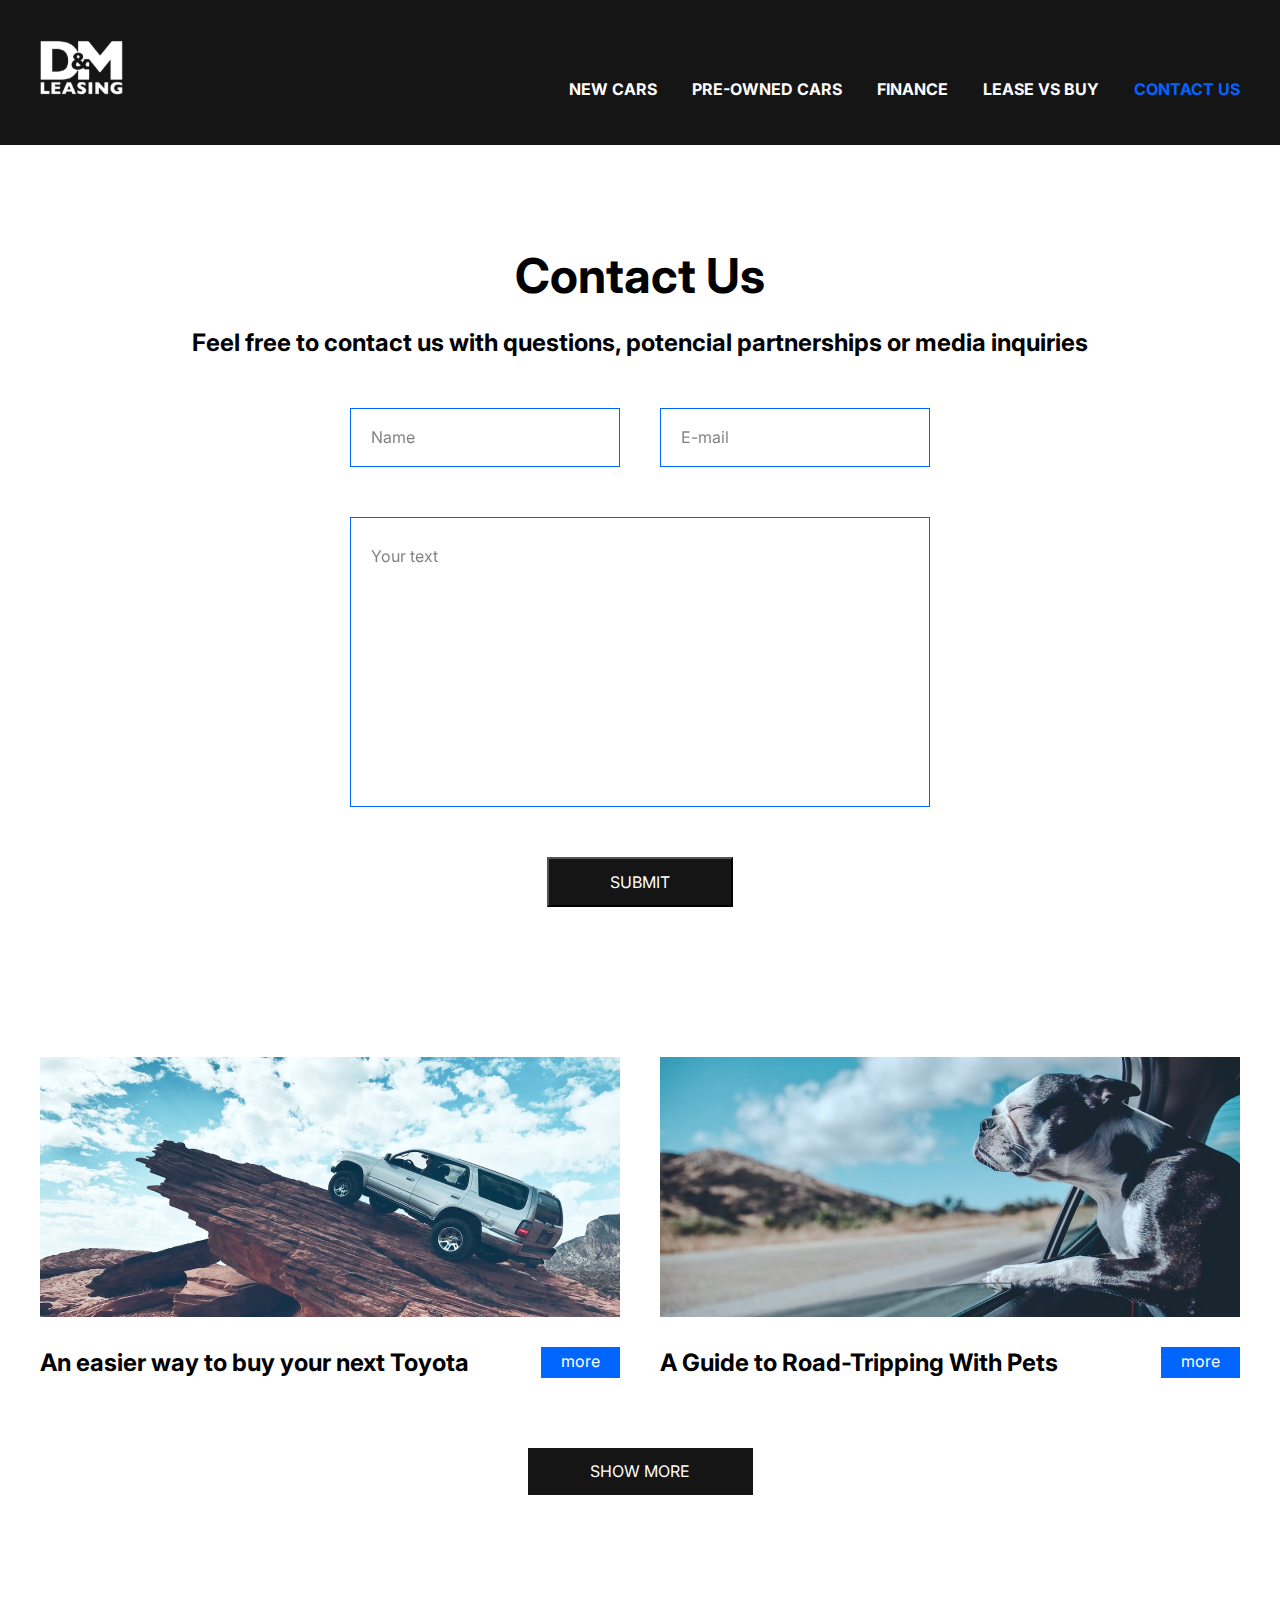
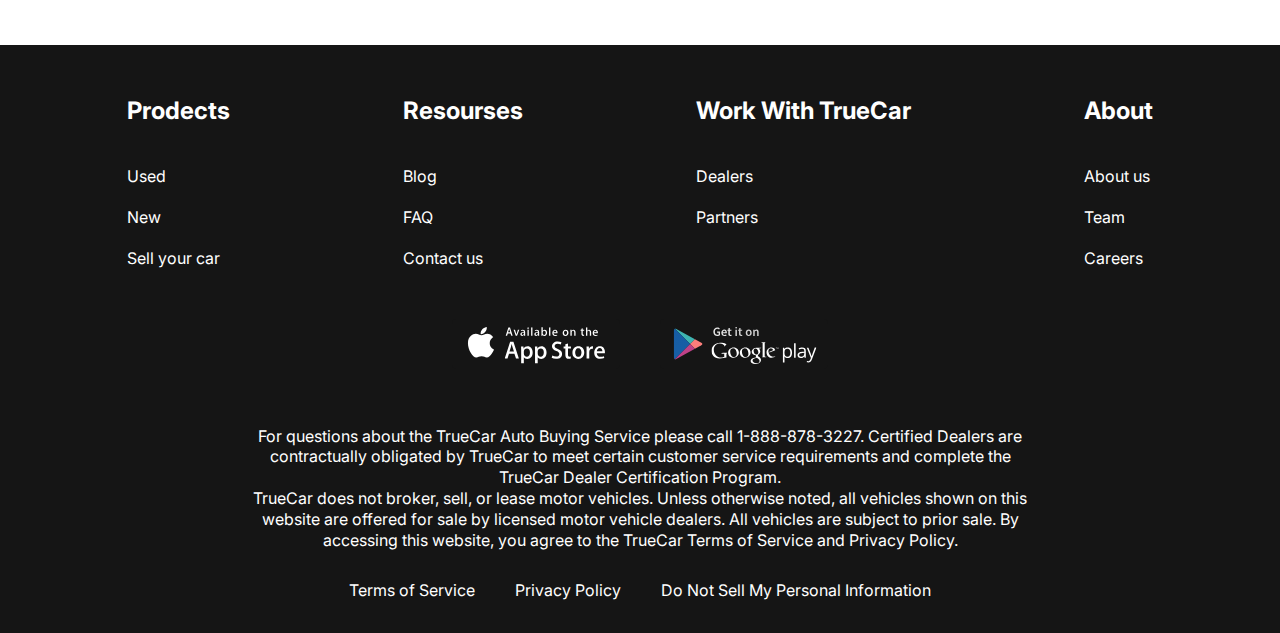
==== contact.html @ 9f70cb72 "first commit" ====
<!DOCTYPE html>
<html lang="en">
<head>
    <meta charset="UTF-8">
    <meta name="viewport" content="width=device-width, initial-scale=1.0">
    <title>Document</title>
    <link rel="preconnect" href="https://fonts.googleapis.com">
    <link rel="preconnect" href="https://fonts.gstatic.com" crossorigin>
    <link href="https://fonts.googleapis.com/css2?family=Inter:wght@400;700&display=swap" rel="stylesheet">
    <link rel="stylesheet" href="css/style.css">
</head>
<body>
    
    <div class="wrapper">
        <header class="header">
            <div class="container">
                <div class="header__inner">
                    <a href="index.html" class="logo">
                        <img src="img/logo.svg" alt="logo" class="logo__img">
                    </a>
                    <nav class="menu">
                        <ul class="menu__list">
                            <li class="menu__list-item"><a href="new-car.html" class="menu__list-link">New Cars</a></li>
                            <li class="menu__list-item"><a href="#" class="menu__list-link">Pre-Owned Cars</a></li>
                            <li class="menu__list-item"><a href="#" class="menu__list-link">Finance</a></li>
                            <li class="menu__list-item"><a href="#" class="menu__list-link">Lease Vs Buy</a></li>
                            <li class="menu__list-item"><a href="#" class="menu__list-link menu__list-link--active">Contact Us</a></li>
                        </ul>
                    </nav>
                </div>
            </div>
        </header>
        <main class="main">
            <section class="contacts">
                <div class="container">
                    <h2 class="section-title contacts__title">
                        Contact Us
                    </h2>
                    <p class="contacts__text">
                        Feel free to contact us with questions, potencial partnerships or media inquiries
                    </p>
                    <form action="#" class="form">
                        <input type="text" placeholder="Name" class="form__input">
                        <input type="email" placeholder="E-mail" class="form__input">
                        <textarea class="form__textarea" placeholder="Your text"></textarea>
                        <button class="form__btn" type="submit">SUBMIT</button>
                    </form>
                </div>
            </section>
            <section class="blog">
                <div class="container">
                    <div class="blog__items">
                        <div class="blog__item">
                            <img class="blog__item-img" src="/img/blog1.jpg" alt="blog1">
                            <h4 class="blog__item-title">
                                An easier way to buy your next Toyota
                            </h4>
                            <a href="#" class="blog__item-link">more</a>
                        </div>
                        <div class="blog__item">
                            <img class="blog__item-img" src="/img/blog2.jpg" alt="blog2">
                            <h4 class="blog__item-title">
                                A Guide to Road-Tripping With Pets
                            </h4>
                            <a href="#" class="blog__item-link">more</a>
                        </div>
                    </div>
                    <a class="showmore-link" href="#">SHOW MORE</a>
                </div>
            </section>
        </main>
        <footer class="footer">
            <div class="container">
                <nav class="footer__menu">
                    <ul class="footer__menu-list">
                        <li class="footer__menu-item">
                            <p class="footer__menu-title">Prodects</p>
                        </li>
                        <li class="footer__menu-item">
                            <a href="#" class="footer__menu-link">Used</a>
                        </li>
                        <li class="footer__menu-item">
                            <a href="#" class="footer__menu-link">New</a>
                        </li>
                        <li class="footer__menu-item">
                            <a href="#" class="footer__menu-link">Sell your car</a>
                        </li>
                    </ul>
                    <ul class="footer__menu-list">
                        <li class="footer__menu-item">
                            <p class="footer__menu-title">Resourses</p>
                        </li>
                        <li class="footer__menu-item">
                            <a href="#" class="footer__menu-link">Blog</a>
                        </li>
                        <li class="footer__menu-item">
                            <a href="#" class="footer__menu-link">FAQ</a>
                        </li>
                        <li class="footer__menu-item">
                            <a href="#" class="footer__menu-link">Contact us</a>
                        </li>
                    </ul>
                    <ul class="footer__menu-list">
                        <li class="footer__menu-item">
                            <p class="footer__menu-title">Work With TrueCar</p>
                        </li>
                        <li class="footer__menu-item">

                            <a href="#" class="footer__menu-link">Dealers</a>
                        </li>
                        <li class="footer__menu-item">
                            <a href="#" class="footer__menu-link">Partners</a>
                        </li>
                    </ul>
                    <ul class="footer__menu-list">
                        <li class="footer__menu-item">
                            <p class="footer__menu-title">About</p>
                        </li>
                        <li class="footer__menu-item">
                            <a href="#" class="footer__menu-link">About us</a>
                        </li>
                        <li class="footer__menu-item">
                            <a href="#" class="footer__menu-link">Team</a>
                        </li>
                        <li class="footer__menu-item">
                            <a href="#" class="footer__menu-link">Careers</a>
                        </li>
                    </ul>
                </nav>
                <ul class="app">
                    <li class="app__item">
                        <a href="#" class="app__item-link">
                            <img class="app__item-img" src="img/appstore.svg" alt="appstore">
                        </a>
                    </li>
                    <li class="app__item">
                        <a href="#" class="app__item-link">
                            <img class="app__item-img" src="img/googleplay.svg" alt="googleplay">
                        </a>
                    </li>
                </ul>
                <div class="footer__copy">
                    <p class="footer__copy-text">
                        For questions about the TrueCar Auto Buying Service please call 1-888-878-3227.
                        Certified Dealers are contractually obligated by TrueCar to meet certain customer service requirements and complete the TrueCar Dealer Certification Program.
                    </p>
                    <p class="footer__copy-text">
                        TrueCar does not broker, sell, or lease motor vehicles. Unless otherwise noted, all vehicles shown on this website are offered for sale by licensed motor vehicle dealers. All vehicles are subject to prior sale. By accessing this website, you agree to the TrueCar Terms of Service and Privacy Policy.
                    </p>
                </div>
                <nav class="copy__nav">
                    <ul class="copy__nav-list">
                        <li class="copy__nav-item">
                            <a href="#" class="copy__nav-link">Terms of Service</a>
                        </li>
                        <li class="copy__nav-item">
                            <a href="#" class="copy__nav-link">Privacy Policy</a>
                        </li>
                        <li class="copy__nav-item">
                            <a href="#" class="copy__nav-link">Do Not Sell My Personal Information</a>
                        </li>
                    </ul>
                </nav>
            </div>
        </footer>
    </div>

</body>
</html>
---- css/style.css ----
html {
    box-sizing: border-box;
}

*, *::after, *::before {
    box-sizing: inherit;
    margin: 0;
    padding: 0;
}

html, body {
    height: 100%;
}

ul {
    list-style: none;
}

a {
    text-decoration: none;
    color: inherit;
}

.section-title {
    margin-bottom: 50px;
    font-size: 48px;
    font-weight: 700;
    text-align: center;
}

.wrapper {
    min-height: 100%;
    display: flex;
    flex-direction: column;
}

.container {
    max-width: 1220px;
    margin: 0 auto;
    padding: 0 10px;
}

body {
    font-family: 'Inter', sans-serif;
    font-size: 16px;
    font-weight: 400;
    line-height: 1.3;
}

.header {
    background-color: #151515;
}

.header-main {
    background-color: transparent;
    position: absolute;
    z-index: 10;
    left: 0;
    right: 0;
}

.header__inner {
    padding-top: 40px;
    padding-bottom: 45px;
    display: flex;
    justify-content: space-between;
    align-items: flex-end;
}

.menu__list {
    display: flex;
    gap: 35px;
}

.menu__list-link {
    color: #fff;
    text-transform: uppercase;
    font-weight: 700;
}

.menu__list-link--active {
    color: #0066ff;
}

.footer {
    background-color: #151515;
    padding: 50px 0 32px;
    color: #fff;
}

.footer__menu {
    display: flex;
    justify-content: space-around;
    margin-bottom: 50px;
}

.footer__menu-list {
    max-width: 250px;
}

.footer__menu-title {
    font-size: 24px;
    font-weight: 700;
    padding-bottom: 20px;
}

.footer__menu-item + .footer__menu-item{
    padding-top: 20px;
}

.app {
    display: flex;
    justify-content: center;
    gap: 40px;
    margin-bottom: 52px;
}

.footer__copy {
    max-width: 800px;
    margin: 0 auto 30px;
    text-align: center;
}

.copy__nav-list {
    display: flex;
    justify-content: center;
    gap: 40px;
}

.main {
    flex-grow: 1;
}

.top {
    color: #fff;
    text-align: center;
    padding-top: 250px;
    padding-bottom: 50px;
    position: absolute;
    z-index: 5;
    left: 0;
    right: 0;
}

.title {
    padding-bottom: 40px;
    font-size: 96px;
    font-weight: 700;
}

.top__link {
    background-color: #151515;
    padding: 23px;
    max-width: 430px;
    width: 100%;
    display: inline-block;
    text-transform: uppercase;
    font-size: 36px;
    font-weight: 700;
}

.swiper::after {
    content: '';
    background: rgba(21, 21, 21,.3);
    position: absolute;
    z-index: 5;
    left: 0;
    right: 0;
    bottom: 0;
    top: 0;
}

.swiper-slide {
    background-repeat: no-repeat;
    background-size: cover;
    background-position: center;
    height: 100vh;
}

.swiper-pagination-bullet {
    width: 120px;
    height: 3px;
    background-color: #151515;
    border-radius: 0;
    opacity: 1;
}

.swiper-pagination-horizontal.swiper-pagination-bullets .swiper-pagination-bullet {
    margin: 0 15px;
}

.swiper-pagination-bullets.swiper-pagination-horizontal {
    bottom: 50px;
}

.swiper-pagination-bullet-active {
    height: 6px;
    background-color: #fff;
}

.why-lease {
    padding: 150px 0;
}

.why-lease__list {
    display: grid;
    grid-template-columns: repeat(4, 1fr);
    gap: 40px;
    text-align: center;
}

.why-lease__item-img {
    margin-bottom: 30px;
}

.why-lease__item-title {
    margin-bottom: 30px;
    font-size: 24px;
    font-weight: 700;
}

.why-lease__item-text {
    text-align: left;
}

.how-does {
    padding-bottom: 150px;
}

.how-does__inner {
    max-width: 600px;
    margin: 0 auto;
}

.how__does-title {
    font-size: 24px;
    font-weight: 700;
    padding-top: 50px;
}

.how__does-list {
    padding: 50px 0 70px;
    counter-reset: myCounter;
}

.how__does-item {
    list-style: none;
    width: 270px;
    position: relative;
    margin-left: auto;
    padding-left: 240px;
    box-sizing: content-box;
    padding: 19px 0 19px 240px;
    min-height: 63px;
}

.how__does-item + .how__does-item {
    margin-top: 40px;
}

.how__does-item::before {
    counter-increment: myCounter;
    content: counter(myCounter);
    display: flex;
    justify-content: center;
    align-items: center;
    font-size: 48px;
    font-weight: 700;
    background-color: #0066ff;
    width: 100px;
    height: 100px;
    border-radius: 50%;
    color: #fff;
    position: absolute;
    left: 0;
    top: 0;
}

.video {
    padding-bottom: 150px;
}

.video__title {
    margin-bottom: 20px;
}

.video__text {
    font-size: 24px;
    font-weight: 700;
    margin-bottom: 50px;
    text-align: center;
}

.video__content {
    display: block;
    margin: 0 auto;
}

.important {
    padding-bottom: 150px;
}

.important__title {
    margin-bottom: 20px;
}

.important__text {
    max-width: 580px;
    margin: 0 auto 50px;
}

.important__list {
    display: grid;
    grid-template-columns: repeat(4, 1fr);
}

.important__item-img {
    margin-bottom: 20px;
}

.contacts {
    padding: 100px 0 150px;
}

.contacts__title {
    margin-bottom: 20px;
}

.contacts__text {
    text-align: center;
    font-size: 24px;
    font-weight: 700;
    margin-bottom: 50px;
    padding: 0 100px;
}

.form {
    max-width: 580px;
    margin: 0 auto;
    display: flex;
    justify-content: space-between;
    flex-wrap: wrap;
}

.form__input {
    width: 270px;
    padding: 18px 20px;
    display: inline-block;
    border: 1px solid #0066ff;
    margin-bottom: 50px;
    font-family: "Inter", sans-serif;
    font-size: 16px;
    font-weight: 400;
    line-height: 1.3;
    color: #000;
}

.form__input::placeholder {
    font-family: "Inter", sans-serif;
    font-size: 16px;
    font-weight: 400;
    line-height: 1.3;
    color: #000;
    opacity: 0.5;
}

.form__textarea {
    width: 100%;
    resize: none;
    padding: 28px 20px;
    height: 290px;
    border: 1px solid #0066ff;
    font-family: "Inter", sans-serif;
    font-size: 16px;
    font-weight: 400;
    line-height: 1.3;
    color: #000;
    margin-bottom: 50px;
}

.form__textarea::placeholder {
    font-family: "Inter", sans-serif;
    font-size: 16px;
    font-weight: 400;
    line-height: 1.3;
    color: #000;
    opacity: 0.5;
}

.form__btn {
    text-transform: uppercase;
    color: #fff;
    background-color: #151515;
    font-family: "Inter", sans-serif;
    font-size: 16px;
    font-weight: 400;
    padding: 13px 61px;
    margin: 0 auto;
}

.blog {
    padding-bottom: 150px;
}

.blog__items {
    display: grid;
    grid-template-columns: repeat(2, 1fr);
    gap: 40px;
    padding-bottom: 70px;
}

.blog__item {
    display: flex;
    justify-content: space-between;
    flex-wrap: wrap;
}

.blog__item-img {
    margin-bottom: 30px;
    width: 100%;
}

.blog__item-title {
    flex-basis: 460px;
    font-size: 24px;
    font-weight: 700;
}

.blog__item-link {
    color: #fff;
    background-color: #0066ff;
    padding: 4px 20px;
}

.showmore-link {
    display: block;
    cursor: pointer;
    text-transform: uppercase;
    color: #fff;
    background-color: #151515;
    font-family: "Inter", sans-serif;
    font-size: 16px;
    font-weight: 400;
    padding: 13px 61px;
    width: 225px;
    margin: 0 auto;
    text-align: center;
}

.choose {
    padding: 100px 0 150px;
}

.tabs {
    margin-bottom: 70px;
}

.tabs__btn {
    padding: 0 150px;
    display: flex;
    justify-content: space-between;
    gap: 80px;
    padding-bottom: 100px;
}

.tabs__btn-item {
    font-size: 24px;
    font-weight: 700;
    cursor: pointer;
    border: none;
    background-color: transparent;
    padding: 0;
}

.tabs__btn-item--active {
    color: #0066ff;
}

.tabs__content-item {
    display: none;
    grid-template-columns: repeat(4, 1fr);
    gap: 100px 40px;
}

.tabs__content-item.tabs__content-item--active {
    display: grid;
}

.card {
    text-align: center;
}

.card__content {
    padding: 0 5px;
    border: 1px solid #0066ff;
    border-top: 0;
}

.card__img {
    display: block;
}

.card__title {
    font-size: 24px;
    font-weight: 700;
    margin-bottom: 20px;
    padding-top: 20px;
}

.card__text {
    margin-bottom: 20px;
}

.card__price {
    margin-bottom: 20px;
    font-size: 24px;
    font-weight: 700;
    margin-bottom: 20px;
}

.card__link {
    display: block;
    color: #0066ff;
    border: 1px solid #0066ff;
    border-top: 0;
}
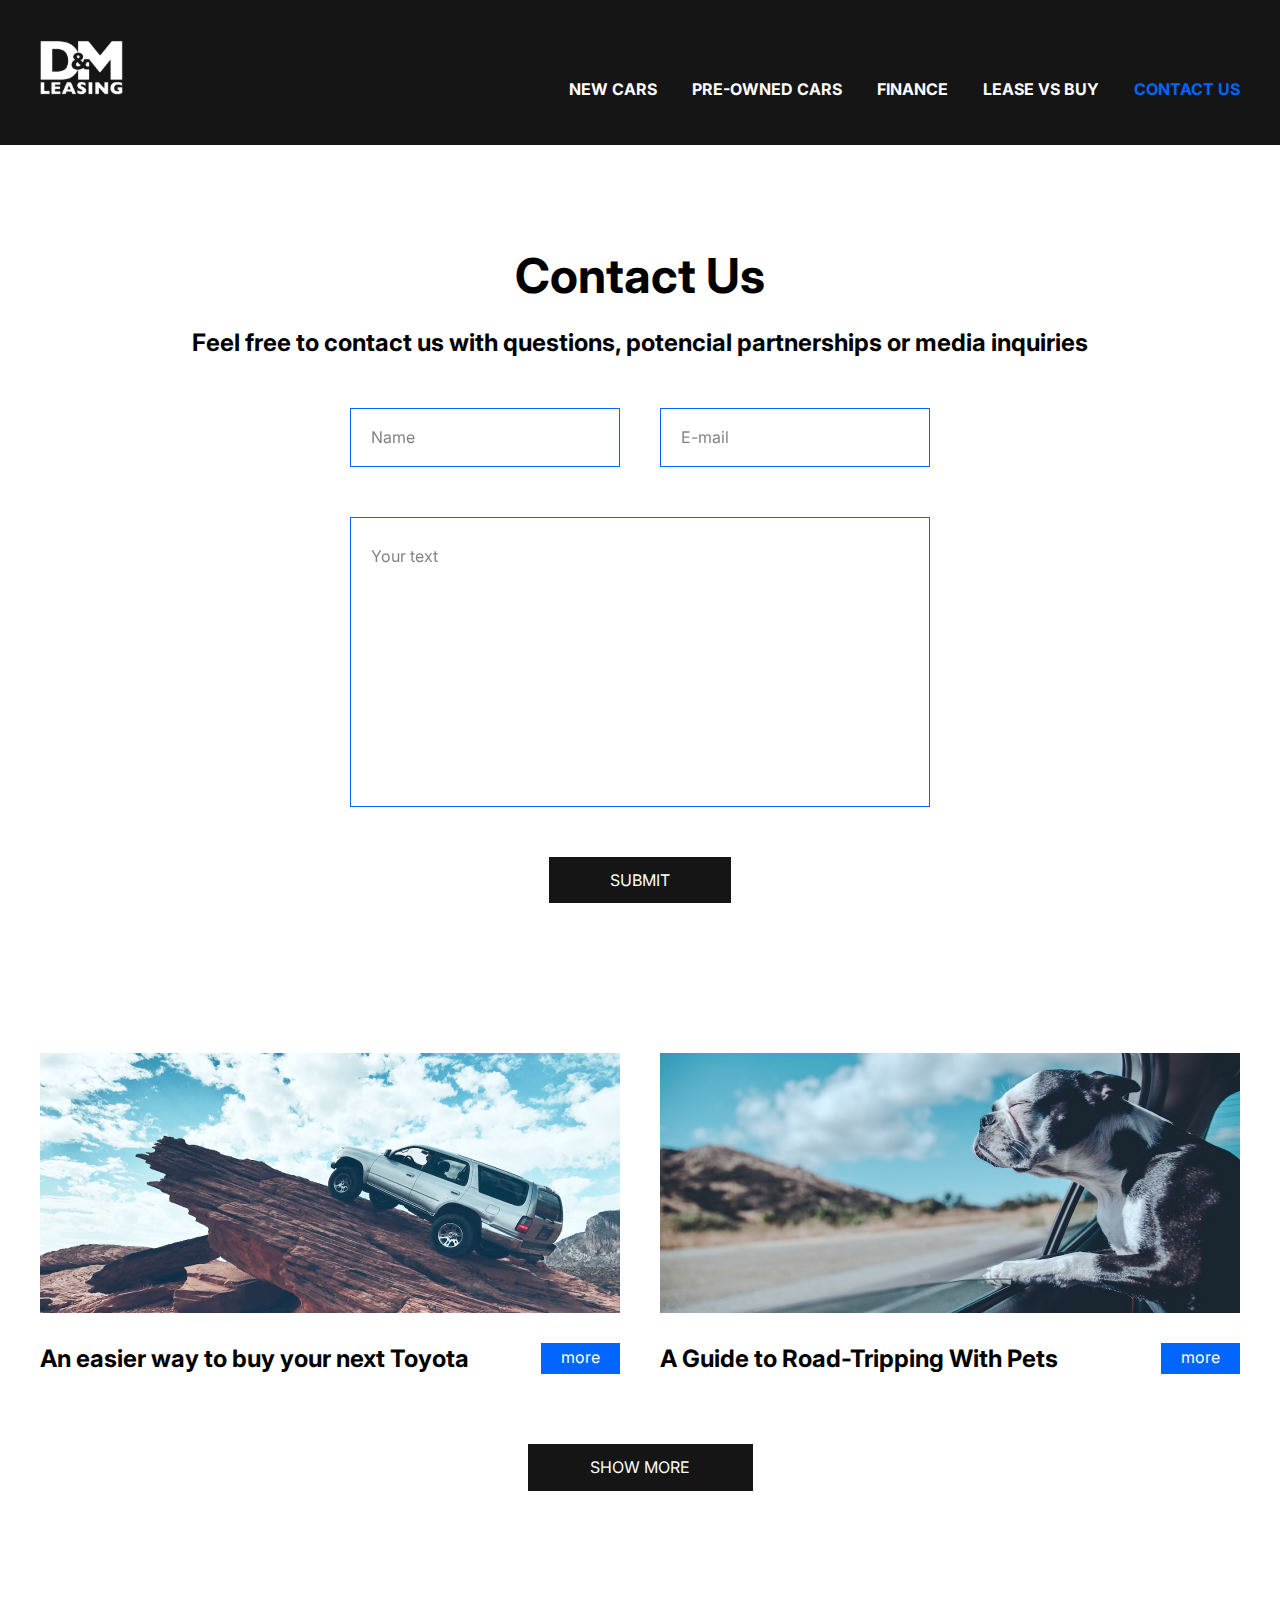
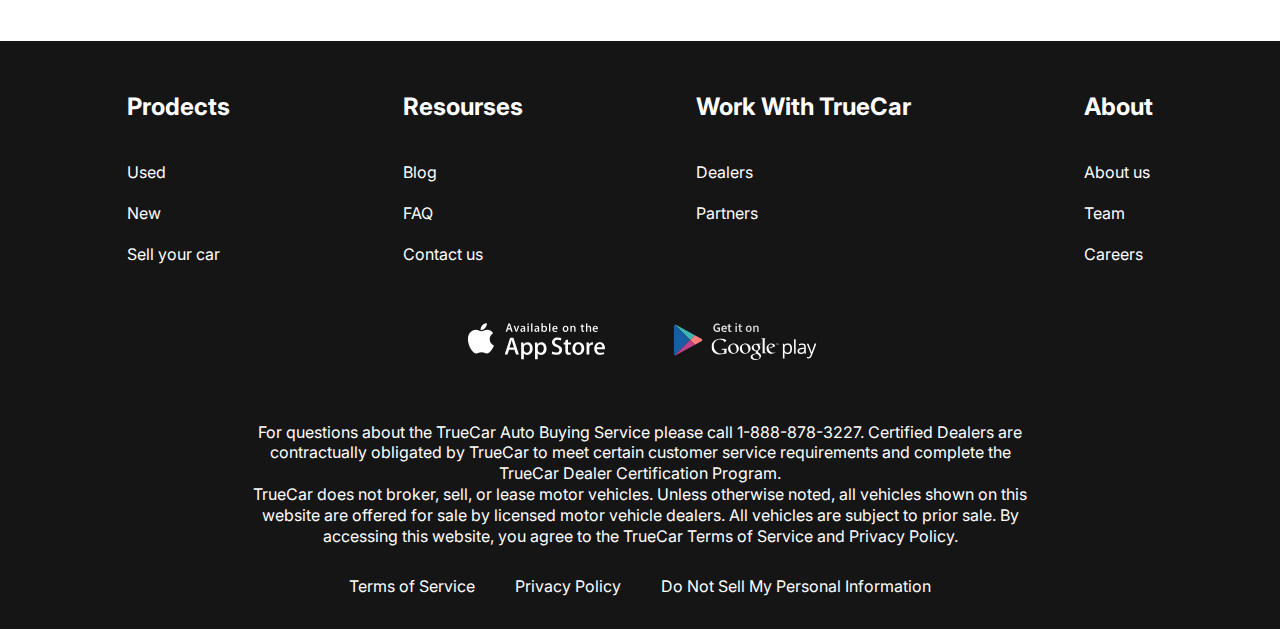
==== commit 6bc35e08: "media" ====
--- a/contact.html
+++ b/contact.html
@@ -19,6 +19,11 @@
                         <img src="img/logo.svg" alt="logo" class="logo__img">
                     </a>
                     <nav class="menu">
+                        <button class="menu__btn">
+                            <span></span>
+                            <span></span>
+                            <span></span>
+                        </button>
                         <ul class="menu__list">
                             <li class="menu__list-item"><a href="new-car.html" class="menu__list-link">New Cars</a></li>
                             <li class="menu__list-item"><a href="#" class="menu__list-link">Pre-Owned Cars</a></li>
@@ -164,6 +169,6 @@
             </div>
         </footer>
     </div>
-
+    <script src="/js/main.js"></script>
 </body>
 </html>--- a/css/style.css
+++ b/css/style.css
@@ -396,6 +396,7 @@
     font-weight: 400;
     padding: 13px 61px;
     margin: 0 auto;
+    border: none;
 }
 
 .blog {
@@ -456,11 +457,10 @@
 }
 
 .tabs__btn {
-    padding: 0 150px;
+    padding: 0 150px 100px;
     display: flex;
     justify-content: space-between;
     gap: 80px;
-    padding-bottom: 100px;
 }
 
 .tabs__btn-item {
@@ -523,4 +523,251 @@
     color: #0066ff;
     border: 1px solid #0066ff;
     border-top: 0;
-}+}
+
+.menu__btn {
+    width: 30px;
+    height: 30px;
+    display: none;
+    flex-direction: column;
+    justify-content: space-between;
+    padding: 0;
+    border: none;
+    background-color: transparent;
+    cursor: pointer;
+}
+
+.menu__btn span {
+    height: 2px;
+    background-color: #fff;
+    width: 100%;
+}
+
+.card__img {
+    width: 100%;
+}
+
+@media (max-width: 1180px) {
+    .important__list {
+        gap: 30px 20px;
+    }
+
+    .important__item-img {
+        width: 100%;
+    }
+
+    .tabs__content-item {
+        grid-template-columns: repeat(3, 1fr);
+    }
+}
+
+@media (max-width: 1040px) {
+    .video__content {
+        width: 100%;
+    }
+
+    .tabs__btn {
+        padding: 0 0 50px;
+        gap: 20px;
+    }
+}
+
+@media (max-width: 860px) {
+    .menu__btn {
+        display: flex;
+    }
+
+    .menu__btn,.logo {
+        position: relative;
+        z-index: 10;
+    }
+
+    .menu__list {
+        position: absolute;
+        z-index: 5;
+        background-color: #151515;
+        flex-direction: column;
+        top: 0;
+        left: 0;
+        right: 0;
+        bottom: 0;
+        height: 100vh;
+        padding-top: 200px;
+        align-items: center;
+        transform: translateY(-100%);
+        transition: transform 0.3s ease;
+    }
+
+    .menu__list.menu__list--active {
+        transform: translateY(0%);
+    }
+
+    .why-lease__list {
+        grid-template-columns: repeat(2, 1fr);
+        gap: 20px;
+    }
+
+    .important__list {
+        grid-template-columns: repeat(2, 1fr);
+    }
+
+    .tabs__content-item {
+        grid-template-columns: repeat(2, 1fr);
+    }
+}
+
+@media(max-width: 768px) {
+    .title {
+        font-size: 70px;
+    }
+
+    .top__link {
+        padding: 16px;
+        font-size: 28px;
+        max-width: 360px;
+    }
+
+    .swiper-pagination-bullet {
+        width: 60px;
+    }
+
+    .swiper-pagination-bullet-active {
+        height: 4px;
+    }
+
+    .video__content {
+        height: 400px;
+    }
+
+    .footer__menu {
+        display: grid;
+        grid-template-columns: repeat(2, 1fr);
+        gap: 40px;
+    }
+}
+
+@media (max-width: 650px) {
+    .tabs__content-item {
+        grid-template-columns: repeat(1, 1fr);
+    }
+
+    .tabs__btn-item {
+        font-size: 18px;
+    }
+
+    .blog__items {
+        grid-template-columns: repeat(1, 1fr);
+    }
+
+    .contacts {
+        padding: 50px 0;
+    }
+
+    .form__input {
+        width: 100%;
+        margin-bottom: 30px;
+    }
+
+    .contacts__text {
+        padding: 0;
+    }
+}
+
+@media (max-width: 540px) {
+    .title {
+        font-size: 60px;
+    }
+
+    .top__link {
+        font-size: 24px;
+        max-width: 310px;
+    }
+
+    .swiper-pagination-horizontal.swiper-pagination-bullets .swiper-pagination-bullet {
+        margin: 0 10px;
+    }
+
+    .swiper-pagination-bullet {
+        width: 35px;
+    }
+
+    .why-lease__list {
+        grid-template-columns: repeat(1, 1fr);
+    }
+
+    .why-lease {
+        padding: 50px 0;
+    }
+
+    .section-title {
+        font-size: 34px;
+    }
+
+    .how__does-list {
+        padding: 30px 0 40px;
+    }
+
+    .how-does {
+        padding-bottom: 50px;
+    }
+
+    .how__does-item {
+        padding: 65px 0 19px 0;
+        margin-right: auto;
+    }
+
+    .how__does-item::before {
+        right: 0;
+        margin: 0 auto;
+        width: 50px;
+        height: 50px;
+        font-size: 32px;
+    }
+
+    .video__content {
+        height: 200px;
+    }
+
+    .video {
+        padding-bottom: 50px;
+    }
+
+    .important__list {
+        grid-template-columns: repeat(1, 1fr);
+    }
+
+    .app,
+    .copy__nav-list {
+        flex-direction: column;
+        align-items: center;
+    }
+
+    .copy__nav-list {
+        gap: 20px;
+    }
+
+    .blog__item-title {
+        margin-bottom: 10px;
+    }
+    
+    .blog__item-link {
+        margin-left: auto;
+    }
+
+    .tabs__btn {
+        flex-direction: column;
+    }
+
+    .choose {
+        padding: 50px 0;
+    }
+
+    .tabs__content-item {
+        gap: 40px;
+    }
+
+    .blog {
+        padding-bottom: 50px;
+    }
+}
+
